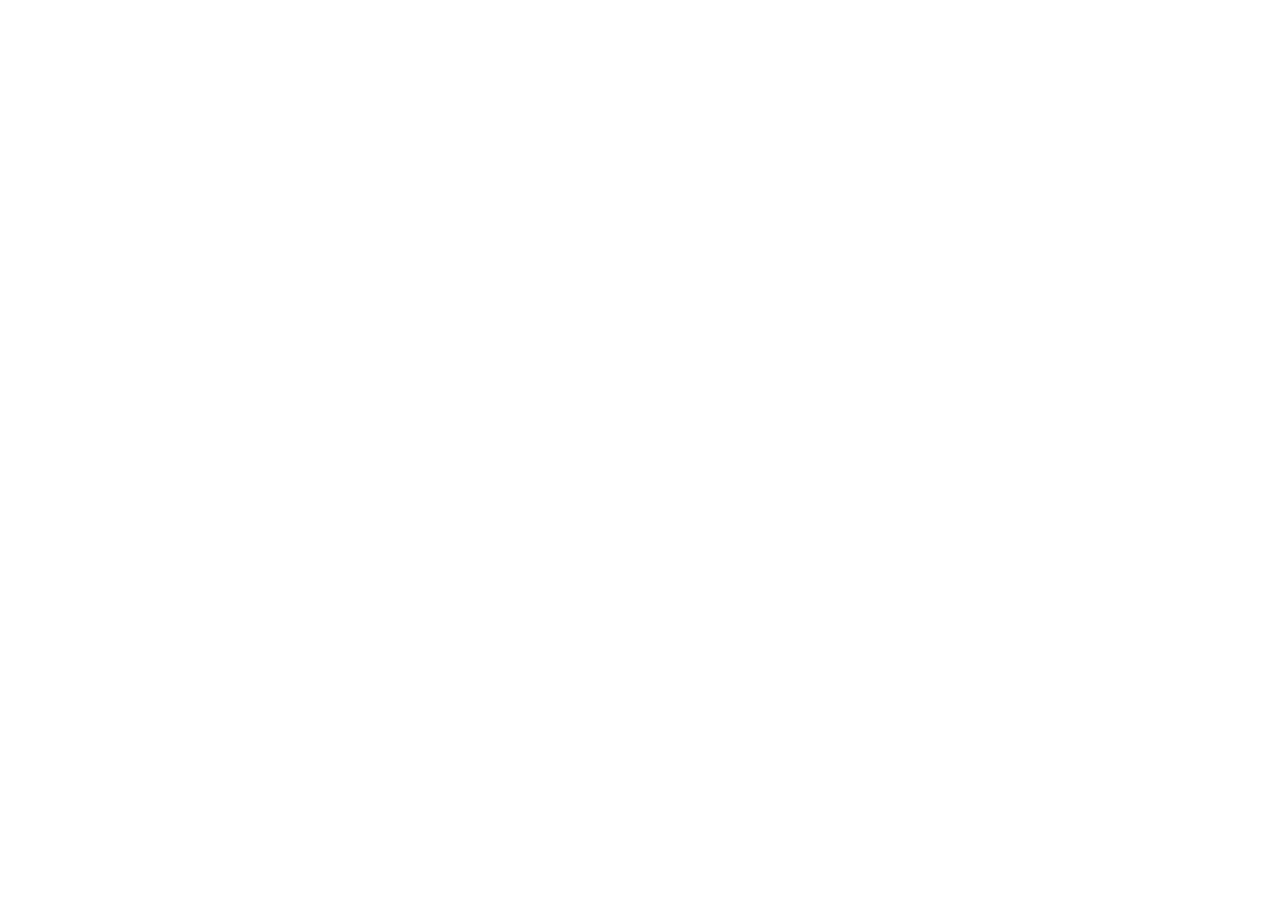
==== about.html @ aea341c9 "Tailwind in all pages" ====
<!DOCTYPE html>
<html lang="en">
<head>
  <meta charset="UTF-8" />
  <meta name="viewport" content="width=device-width, initial-scale=1.0" />
  <meta name="description" content="Studio Task Manager – A task management application for a digital studio." />

  <title>Studio Task Manager</title>

  <!-- Tailwind CSS -->
  <script src="https://cdn.tailwindcss.com"></script>

  <!-- Custom CSS -->
  <link rel="stylesheet" href="assets/style.css" />
</head>
<body class="bg-white text-gray-900">


  <!-- jQuery -->
  <script src="https://code.jquery.com/jquery-3.7.1.min.js"></script>

  <!-- Main JS -->
  <script src="assets/js/main.js"></script>
</body>
</html>
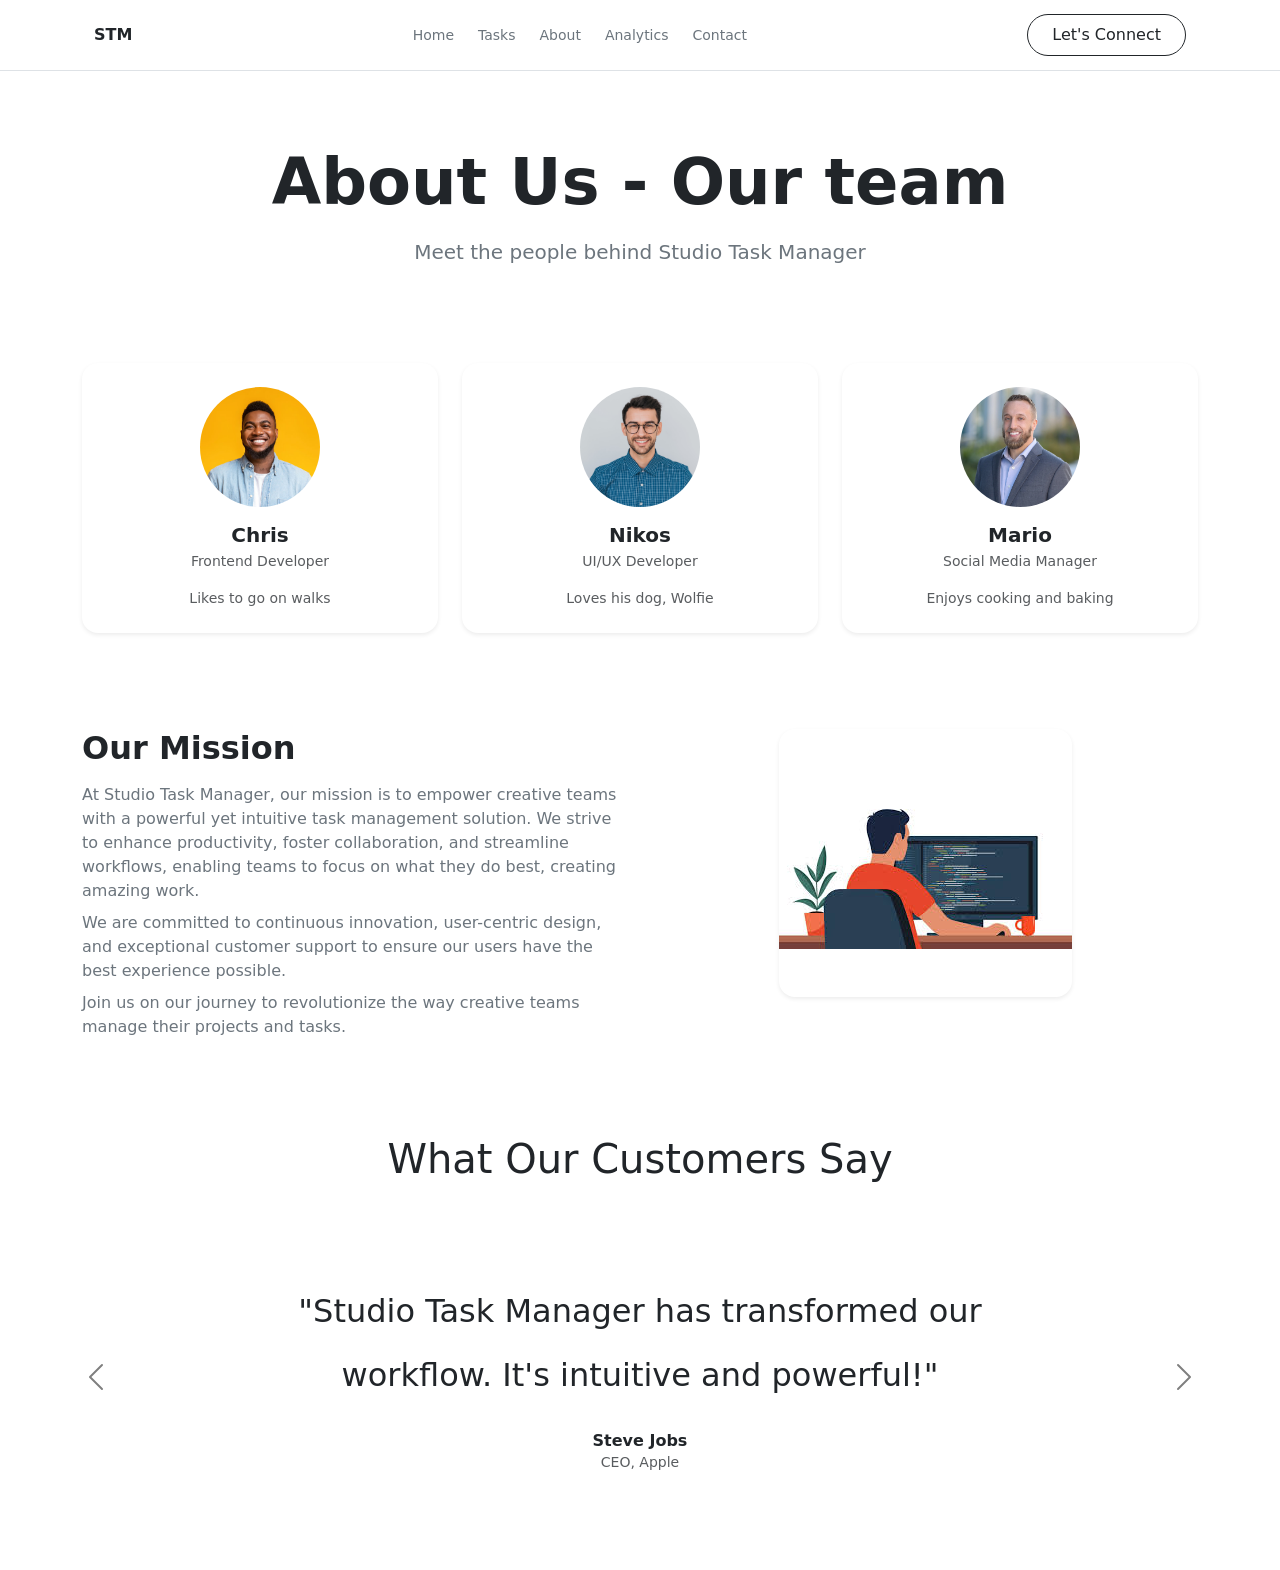
==== commit 3ac5aa84: "About page created and Images added" ====
--- a/about.html
+++ b/about.html
@@ -1,25 +1,150 @@
 <!DOCTYPE html>
 <html lang="en">
 <head>
-  <meta charset="UTF-8" />
-  <meta name="viewport" content="width=device-width, initial-scale=1.0" />
-  <meta name="description" content="Studio Task Manager – A task management application for a digital studio." />
-
+  <meta charset="UTF-8">
+  <meta name="viewport" content="width=device-width, initial-scale=1.0">
   <title>Studio Task Manager</title>
 
-  <!-- Tailwind CSS -->
-  <script src="https://cdn.tailwindcss.com"></script>
+  <link href="https://cdn.jsdelivr.net/npm/bootstrap@5.3.3/dist/css/bootstrap.min.css" rel="stylesheet">
+  <link rel="stylesheet" href="assets/style.css">
+    <script src="https://code.jquery.com/jquery-3.7.1.min.js"></script>
+  <script src="https://cdn.jsdelivr.net/npm/bootstrap@5.3.3/dist/js/bootstrap.bundle.min.js"></script>
+  <script src="assets/js/main.js"></script>
+</head>
 
-  <!-- Custom CSS -->
-  <link rel="stylesheet" href="assets/style.css" />
-</head>
-<body class="bg-white text-gray-900">
+<body>
+
+  <!-- Header Placeholder -->
+  <div id="header-placeholder"></div>
+
+  <main class="pt-5 mt-4 mt-lg-5 ">
+      <section class="py-5 text-center">
+        <div class="hero-about">
+          <div>
+            <h1 class="display-3 fw-bold mb-3">About Us - Our team </h1>
+            <p class="lead text-secondary mb-0">Meet the people behind Studio Task Manager</p>
+          </div>
+
+        </div>
+      </section>
+<section class="py-5">
+  <div class="container">
+
+    <!-- members cards simple -->
+    <div class="row g-4">
+
+      <div class="col-lg-4 col-md-6">
+        <div class="card border-0 shadow-sm rounded-4 h-100 text-center p-4">
+
+          <img
+            src="/assets/images/person1.jpg"
+            class="rounded-circle mx-auto mb-3 object-fit-cover"
+            width="120"
+            height="120"
+            alt="Team Member"
+          >
+
+          <h5 class="fw-semibold mb-1">Chris</h5>
+          <p class="text-muted small ">Frontend Developer</p>
+          <p class="text-muted small mb-0">Likes to go on walks</p>
+
+        </div>
+      </div>
+
+            <div class="col-lg-4 col-md-6">
+        <div class="card border-0 shadow-sm rounded-4 h-100 text-center p-4">
+
+          <img
+            src="/assets/images/person2.jpg"
+            class="rounded-circle mx-auto mb-3 object-fit-cover"
+            width="120"
+            height="120"
+            alt="Team Member"
+          >
+          <h5 class="fw-semibold mb-1">Nikos</h5>
+          <p class="text-muted small">UI/UX Developer</p>
+          <p class="text-muted small mb-0">Loves his dog, Wolfie</p>
+
+        </div>
+      </div>
+              <div class="col-lg-4 col-md-6">
+          <div class="card border-0 shadow-sm rounded-4 h-100 text-center p-4">
+            <img src="/assets/images/person3.jpg"
+                 class="rounded-circle mx-auto mb-3 object-fit-cover"
+                 width="120" 
+                 height="120"
+                 alt="Team Member">
+
+            <h5 class="fw-semibold mb-1">Mario</h5>
+            <p class="text-muted small">Social Media Manager</p>
+            <p class="text-muted small mb-0">Enjoys cooking and baking</p>
+          </div>
+        </div>
+
+    </div>
+
+  </div>
+</section>
+
+  <!--Our mission section-->
+  <section>
+    <div class="container py-5 height-900">
+      <div class="row">
+        <div class="col-lg-6 mb-4 mb-lg-0">
+          <h2 class="fw-bold mb-3">Our Mission</h2>
+          <p class="text-secondary mb-2">At Studio Task Manager, our mission is to empower creative teams with a powerful yet intuitive task management solution. We strive to enhance productivity, foster collaboration, and streamline workflows, enabling teams to focus on what they do best, creating amazing work.</p>
+          <p class="text-secondary mb-2">We are committed to continuous innovation, user-centric design, and exceptional customer support to ensure our users have the best experience possible.</p>
+          <p class="text-secondary mb-0">Join us on our journey to revolutionize the way creative teams manage their projects and tasks.</p>
+
+        </div>
+        <div class="col-lg-6">
+          <img src="/assets/images/mission.jpg" alt="Our Mission" class="img-fluid rounded-4 shadow-sm py-5 mx-auto d-block">
+    </div>
+  </section>
+
+  <section class="py-5 ">
+    <div class="text-center mb-5">
+      <h1>What Our Customers Say</h2>
+    </div>
+    <div id="testimonialCarousel" class="carousel slide" data-bs-ride="carousel" data-bs-interval="5000">
+      <!--magic buttons-->
+      <div class="carousel-indicators">
+        <button type="button" data-bs-target="#testimonialCarousel" data-bs-slide-to="0" class="active"></button>
+        <button type="button" data-bs-target="#testimonialCarousel" data-bs-slide-to="1"></button>
+      </div>
+      <div class="carousel-inner"> 
+        <div class="carousel-item active"> 
+          <!--first slide-->
+          <div class="container py-5 text-center" style="max-width: 750px;">
+            <p class="fs-2 fw-light lh-lg">"Studio Task Manager has transformed our workflow. It's intuitive and powerful!"</p>
+            <h6 class="fw-semibold mt-4 mb-0">Steve Jobs</h6>
+            <small class="text-muted">CEO, Apple</small>
+          </div>
+        </div>
+        <!--second slide-->
+        <div class="carousel-item ">
+          <div class="container py-5 text-center" style="max-width: 750px;">
+            <p class="fs-2 fw-light lh-lg">"STM has helped us develop and maintain our projects more efficiently."</p>
+            <h6 class="fw-semibold mt-4 mb-0">Mark Jacobs</h6>
+            <small class="text-muted">CEO, Gio Soluctions</small>
+          </div>
+        </div>
+      </div>
+        <button 
+        class="carousel-control-prev px-3" type="button" data-bs-target="#testimonialCarousel" data-bs-slide="prev"
+        >
+        <span class="carousel-control-prev-icon"></span>
+        </button>
+        <button 
+        class="carousel-control-next px-3" type="button" data-bs-target="#testimonialCarousel" data-bs-slide="next"
+        >
+        <span class="carousel-control-next-icon"></span>
+        </button>
+    </div>
+  </section>
+
+  </main>
 
 
-  <!-- jQuery -->
-  <script src="https://code.jquery.com/jquery-3.7.1.min.js"></script>
-
-  <!-- Main JS -->
-  <script src="assets/js/main.js"></script>
 </body>
 </html>
--- a/assets/style.css
+++ b/assets/style.css
@@ -0,0 +1,8 @@
+/* CSS for buttons of carousel */
+.carousel-control-next,
+.carousel-control-prev {
+    filter: invert(1);
+}
+.carousel-indicators [data-bs-target="#carouselExampleIndicators"] {
+    background-color: #000;
+}
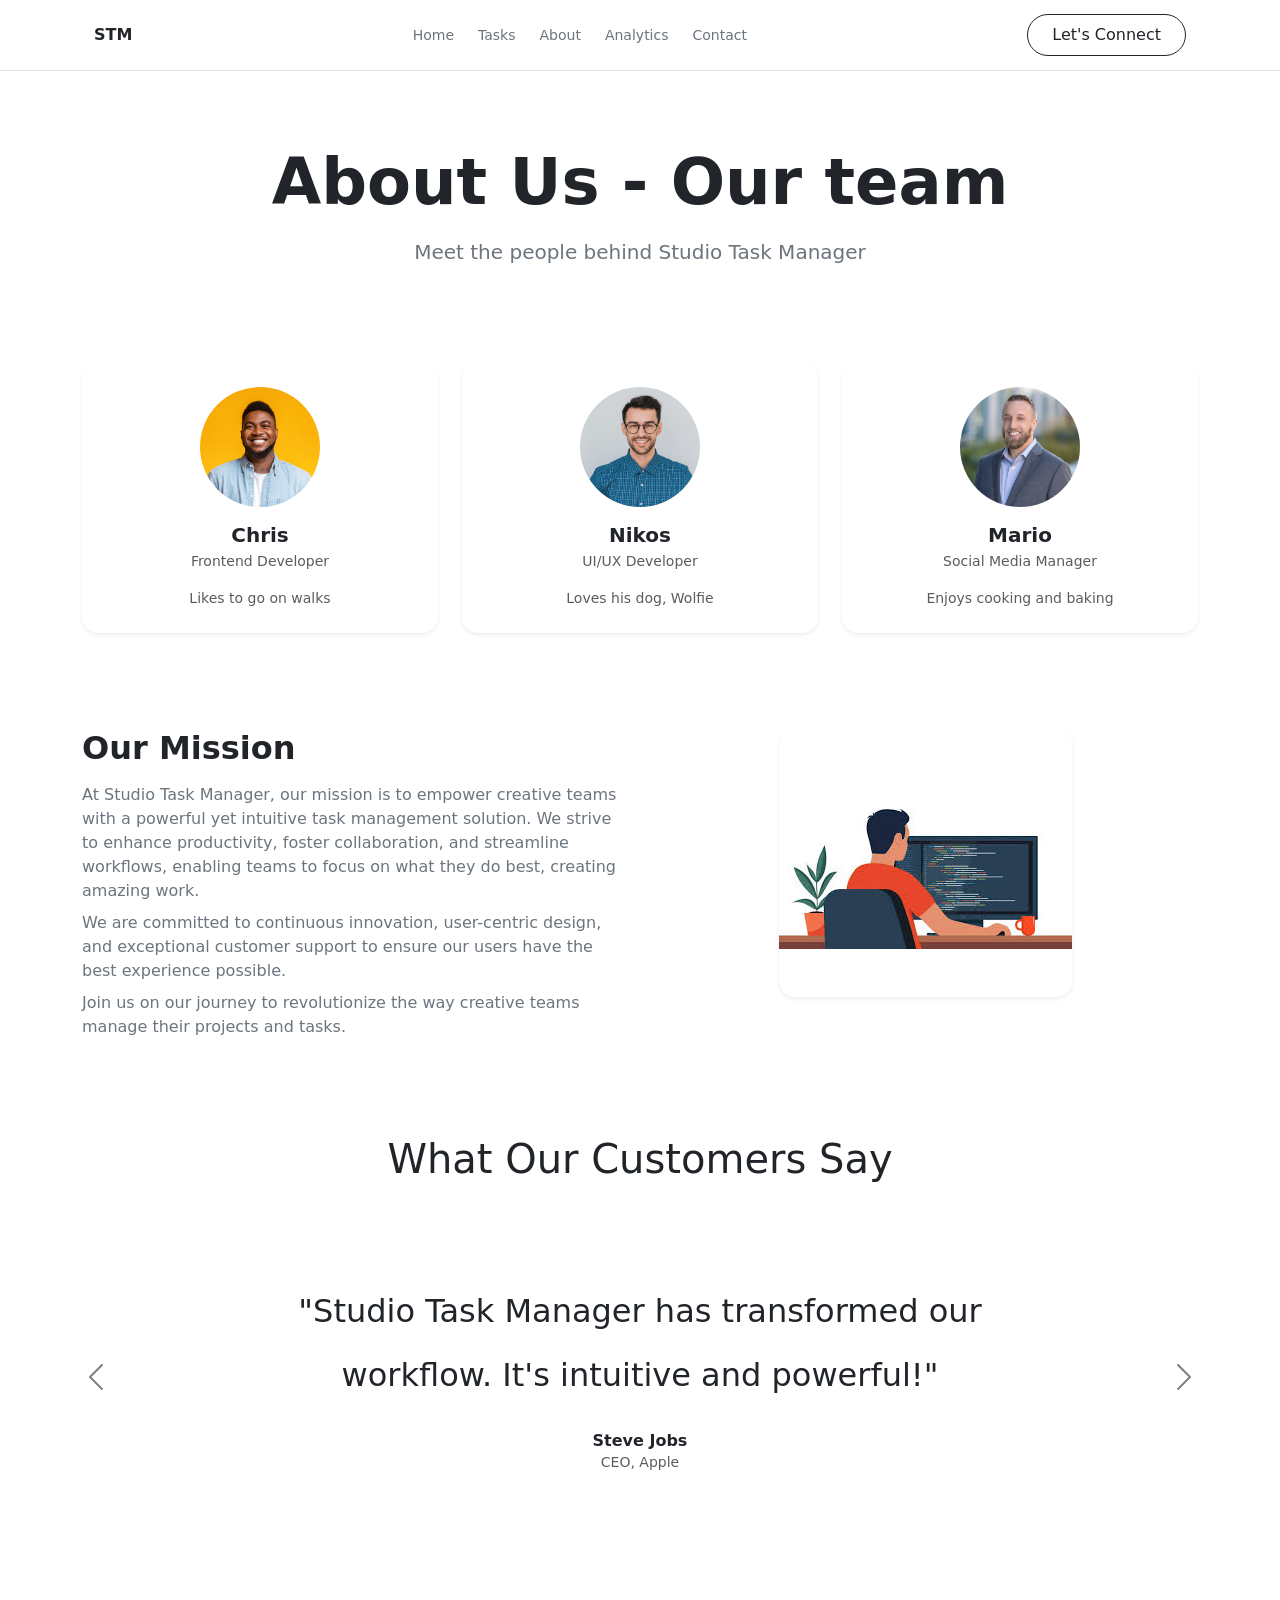
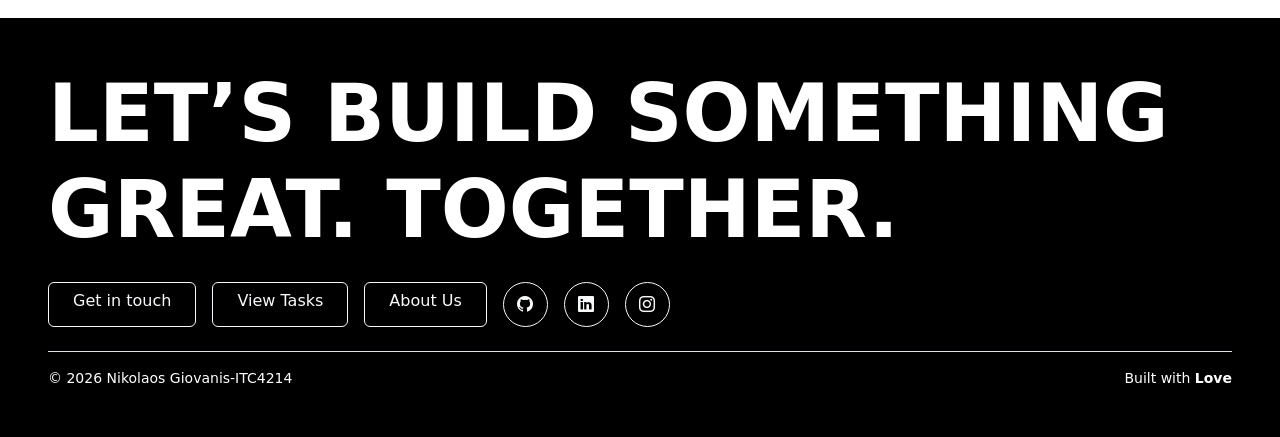
==== commit f25eb13c: "analytics working good good and visualy good" ====
--- a/about.html
+++ b/about.html
@@ -10,6 +10,8 @@
     <script src="https://code.jquery.com/jquery-3.7.1.min.js"></script>
   <script src="https://cdn.jsdelivr.net/npm/bootstrap@5.3.3/dist/js/bootstrap.bundle.min.js"></script>
   <script src="assets/js/main.js"></script>
+    <link href="https://cdn.jsdelivr.net/npm/bootstrap-icons@1.11.3/font/bootstrap-icons.css" rel="stylesheet">
+
 </head>
 
 <body>
@@ -41,7 +43,7 @@
             class="rounded-circle mx-auto mb-3 object-fit-cover"
             width="120"
             height="120"
-            alt="Team Member"
+            alt="Team Member Chris posing for a photo"
           >
 
           <h5 class="fw-semibold mb-1">Chris</h5>
@@ -59,7 +61,7 @@
             class="rounded-circle mx-auto mb-3 object-fit-cover"
             width="120"
             height="120"
-            alt="Team Member"
+            alt="Team Member Nikos posing for a photo"
           >
           <h5 class="fw-semibold mb-1">Nikos</h5>
           <p class="text-muted small">UI/UX Developer</p>
@@ -73,7 +75,7 @@
                  class="rounded-circle mx-auto mb-3 object-fit-cover"
                  width="120" 
                  height="120"
-                 alt="Team Member">
+                 alt="Team Member Mario posing for a photo">
 
             <h5 class="fw-semibold mb-1">Mario</h5>
             <p class="text-muted small">Social Media Manager</p>
@@ -98,7 +100,7 @@
 
         </div>
         <div class="col-lg-6">
-          <img src="/assets/images/mission.jpg" alt="Our Mission" class="img-fluid rounded-4 shadow-sm py-5 mx-auto d-block">
+          <img src="/assets/images/mission.jpg" alt="Our Mission Image of Person coding." class="img-fluid rounded-4 shadow-sm py-5 mx-auto d-block">
     </div>
   </section>
 
@@ -129,6 +131,14 @@
             <small class="text-muted">CEO, Gio Soluctions</small>
           </div>
         </div>
+        <!--third slide-->
+        <div class="carousel-item">
+          <div class="container py-5 text-center" style="max-width: 750px;">
+            <p class="fs-2 fw-light lh-lg">"The best task management tool I've ever used. It's a game-changer!"</p>
+            <h6 class="fw-semibold mt-4 mb-0">Sarah Johnson</h6>
+            <small class="text-muted">Product Manager, Tech Innovations</small>
+          </div>
+        </div>
       </div>
         <button 
         class="carousel-control-prev px-3" type="button" data-bs-target="#testimonialCarousel" data-bs-slide="prev"
@@ -142,7 +152,8 @@
         </button>
     </div>
   </section>
-
+    <!--Footer-->
+  <div id="footer-placeholder"></div>
   </main>
 
 
--- a/assets/style.css
+++ b/assets/style.css
@@ -5,4 +5,20 @@
 }
 .carousel-indicators [data-bs-target="#carouselExampleIndicators"] {
     background-color: #000;
+}
+
+/* Description overflow headache */
+.task-description {
+  display: block;
+  max-width: 100%;
+  word-break: break-all;       
+  overflow-wrap: break-word;
+  white-space: normal;
+}
+
+/* Scroll only when expanded */
+.task-description.expanded {
+  max-height: 120px;
+  overflow-y: auto;
+  padding-right: 6px;
 }
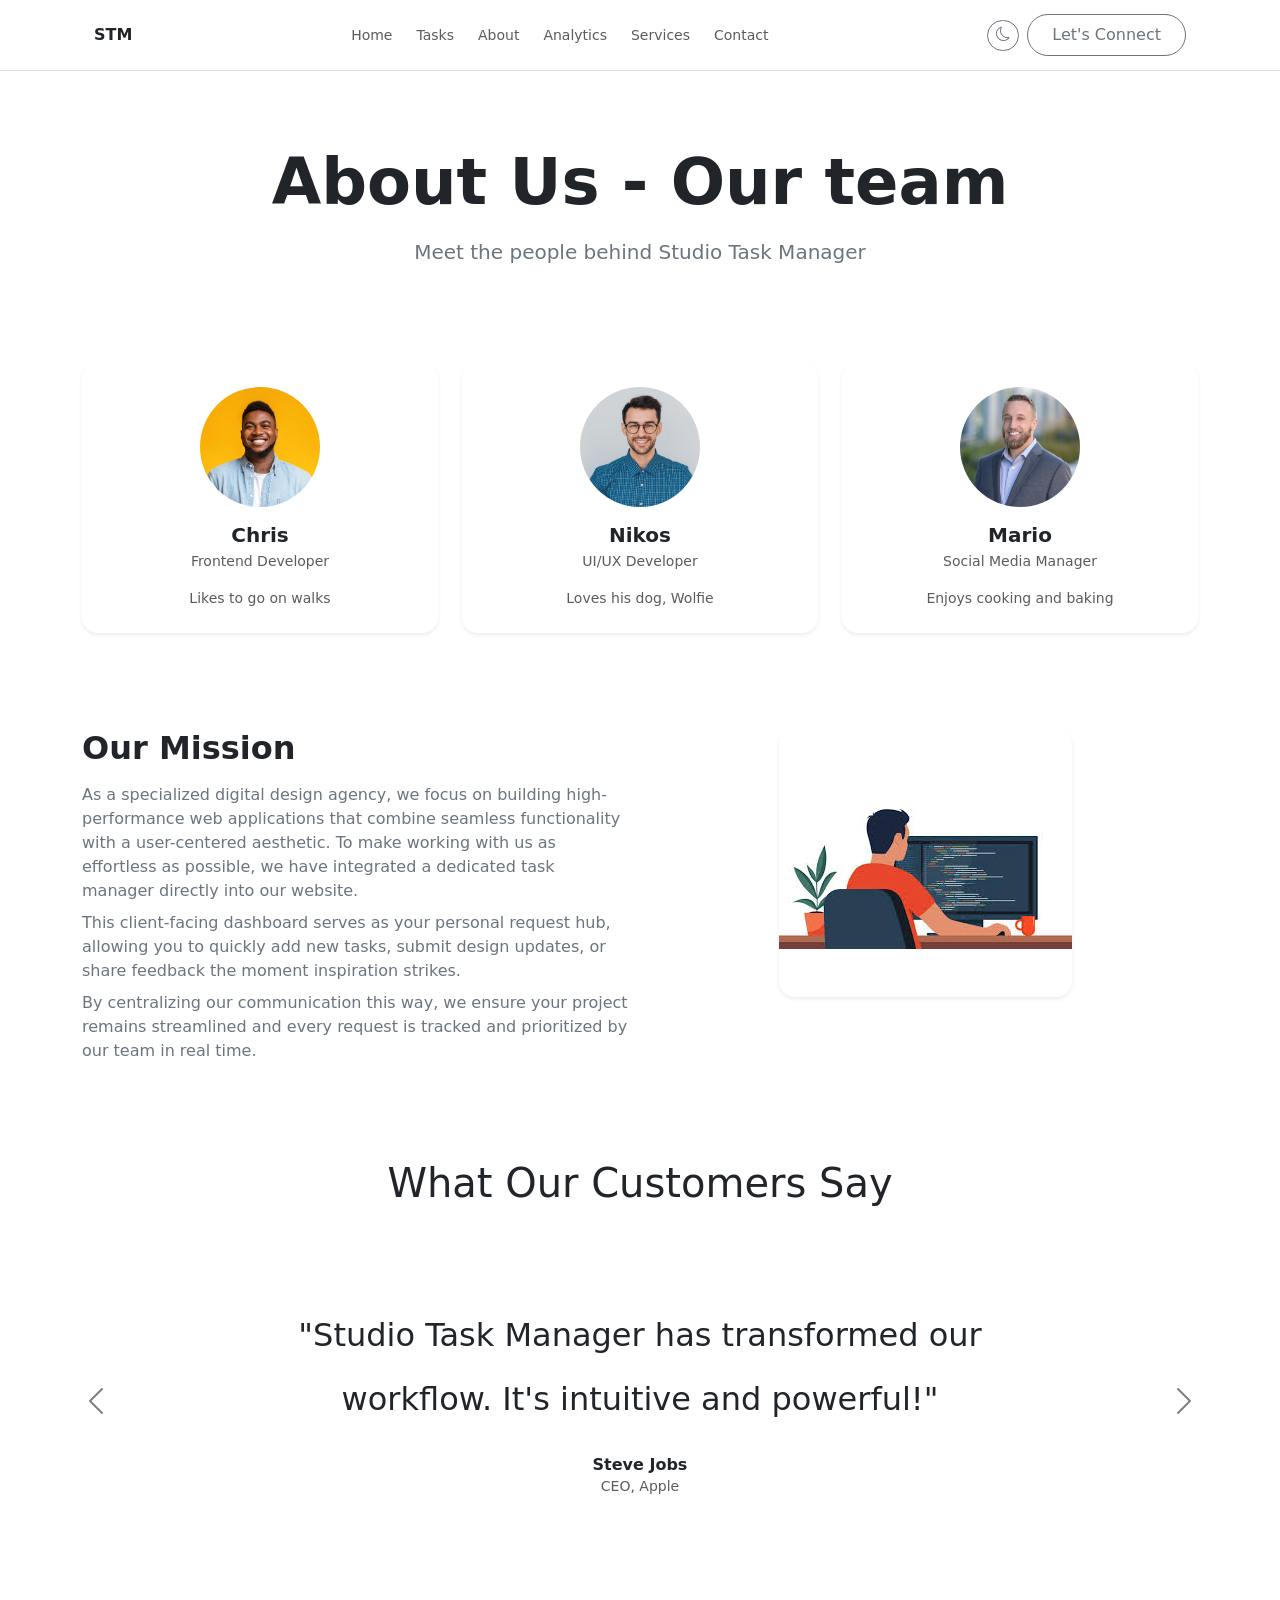
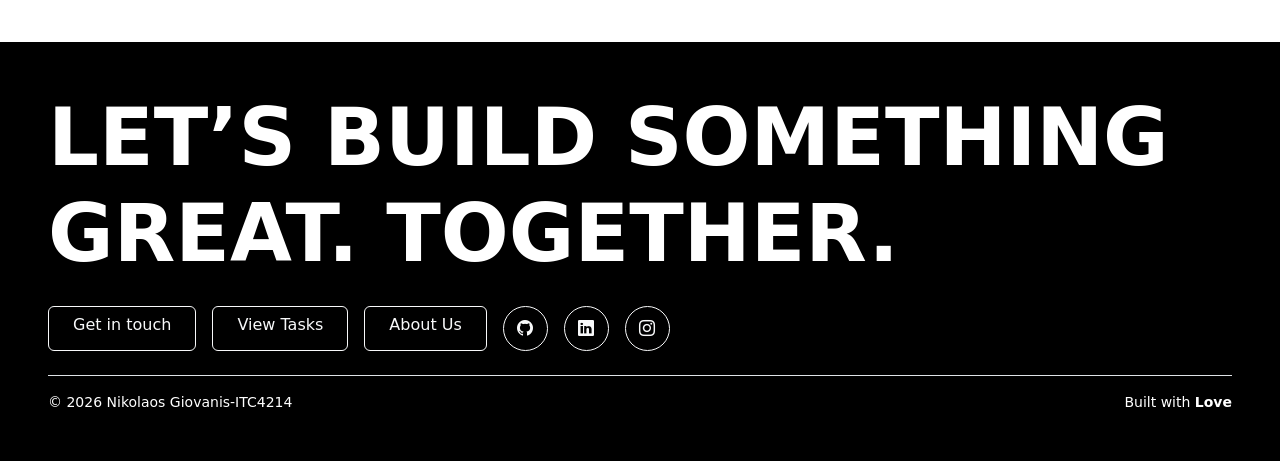
==== commit d2cdd753: "Services page added" ====
--- a/about.html
+++ b/about.html
@@ -94,13 +94,13 @@
       <div class="row">
         <div class="col-lg-6 mb-4 mb-lg-0">
           <h2 class="fw-bold mb-3">Our Mission</h2>
-          <p class="text-secondary mb-2">At Studio Task Manager, our mission is to empower creative teams with a powerful yet intuitive task management solution. We strive to enhance productivity, foster collaboration, and streamline workflows, enabling teams to focus on what they do best, creating amazing work.</p>
-          <p class="text-secondary mb-2">We are committed to continuous innovation, user-centric design, and exceptional customer support to ensure our users have the best experience possible.</p>
-          <p class="text-secondary mb-0">Join us on our journey to revolutionize the way creative teams manage their projects and tasks.</p>
+          <p class="text-secondary mb-2">As a specialized digital design agency, we focus on building high-performance web applications that combine seamless functionality with a user-centered aesthetic. To make working with us as effortless as possible, we have integrated a dedicated task manager directly into our website.</p>
+          <p class="text-secondary mb-2">This client-facing dashboard serves as your personal request hub, allowing you to quickly add new tasks, submit design updates, or share feedback the moment inspiration strikes.</p>
+          <p class="text-secondary mb-0">By centralizing our communication this way, we ensure your project remains streamlined and every request is tracked and prioritized by our team in real time.</p>
 
         </div>
         <div class="col-lg-6">
-          <img src="/assets/images/mission.jpg" alt="Our Mission Image of Person coding." class="img-fluid rounded-4 shadow-sm py-5 mx-auto d-block">
+          <img src="/assets/images/mission.jpg" alt="Our Mission Image of Person coding." class="img-fluid rounded-4 shadow-sm py-5 mx-auto d-block ">
     </div>
   </section>
 
@@ -131,14 +131,7 @@
             <small class="text-muted">CEO, Gio Soluctions</small>
           </div>
         </div>
-        <!--third slide-->
-        <div class="carousel-item">
-          <div class="container py-5 text-center" style="max-width: 750px;">
-            <p class="fs-2 fw-light lh-lg">"The best task management tool I've ever used. It's a game-changer!"</p>
-            <h6 class="fw-semibold mt-4 mb-0">Sarah Johnson</h6>
-            <small class="text-muted">Product Manager, Tech Innovations</small>
-          </div>
-        </div>
+
       </div>
         <button 
         class="carousel-control-prev px-3" type="button" data-bs-target="#testimonialCarousel" data-bs-slide="prev"
--- a/assets/style.css
+++ b/assets/style.css
@@ -21,4 +21,14 @@
   max-height: 120px;
   overflow-y: auto;
   padding-right: 6px;
-}+}
+
+/* bombo mode */
+.stm-nav-bg {
+  background: rgba(255,255,255,0.85);
+}
+
+/* Navbar background for dark mode */
+[data-bs-theme="dark"] .stm-nav-bg {
+  background: rgba(20,20,20,0.85);
+}
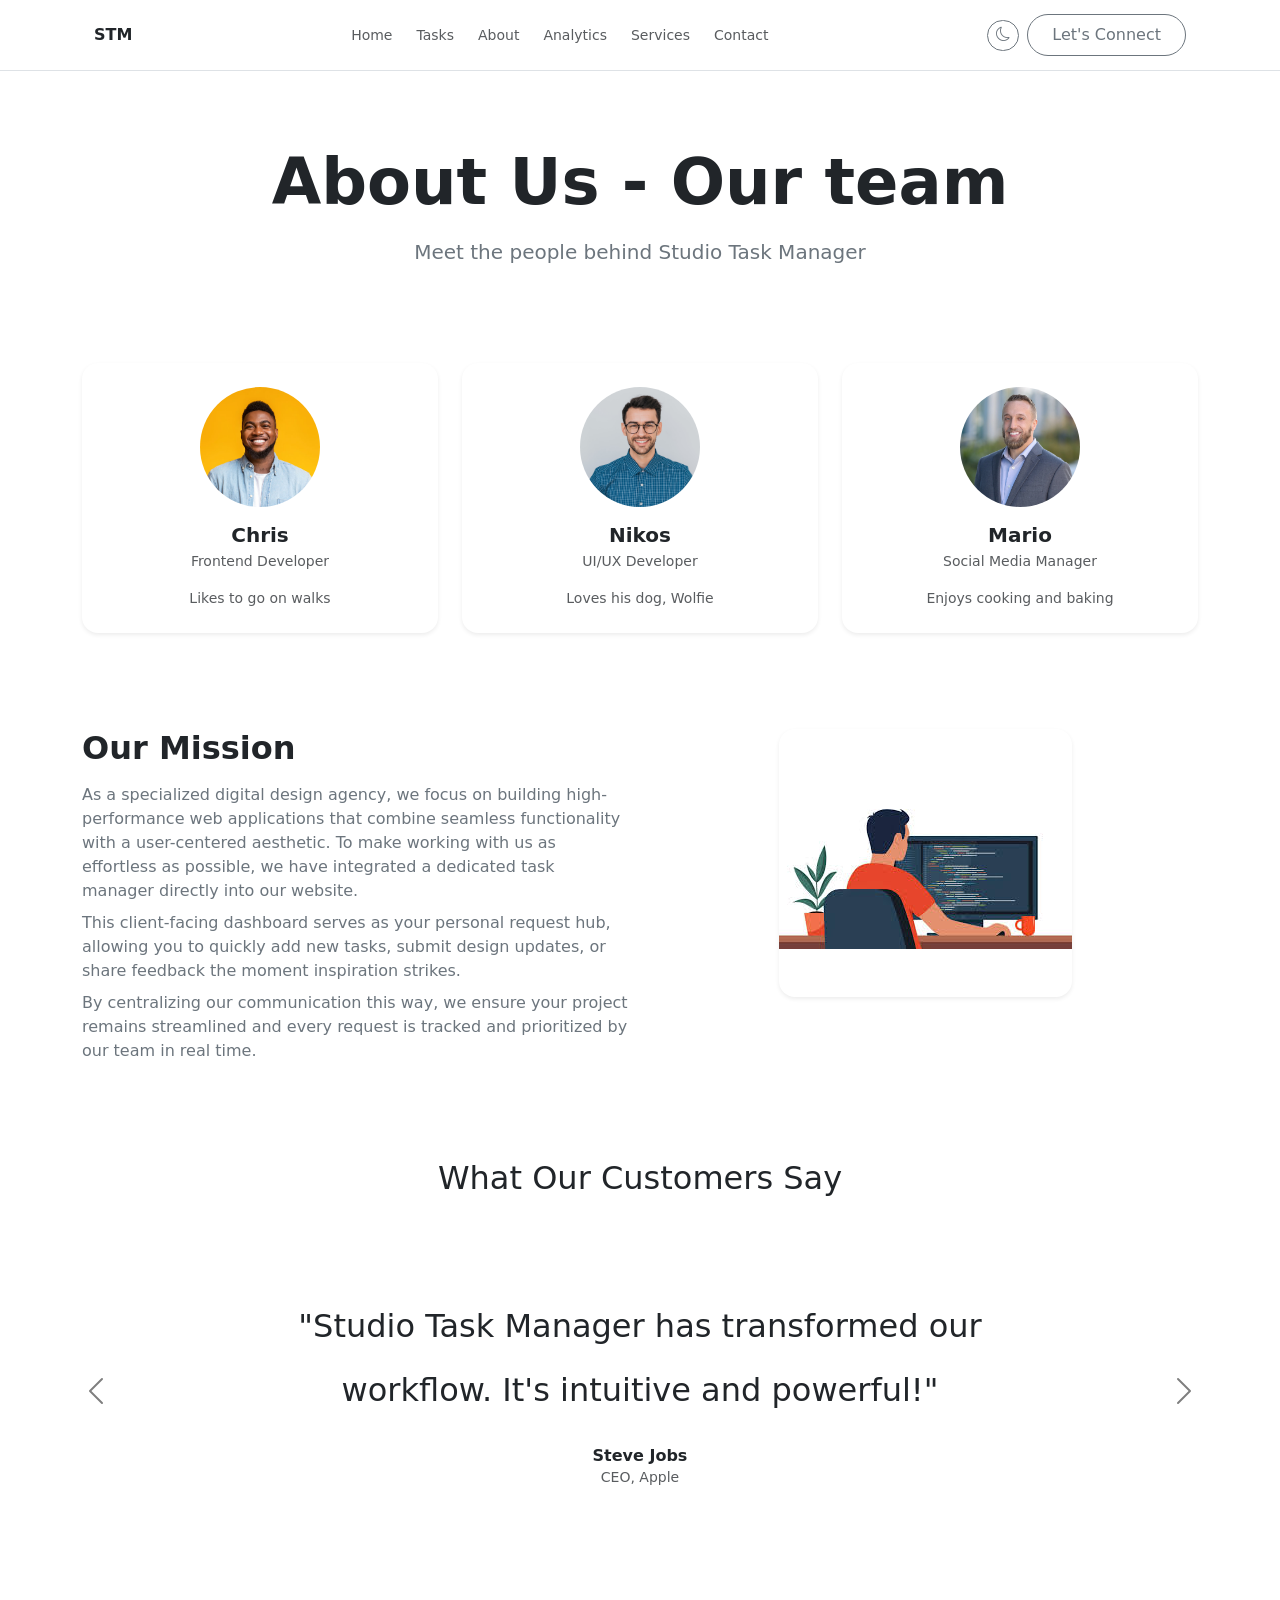
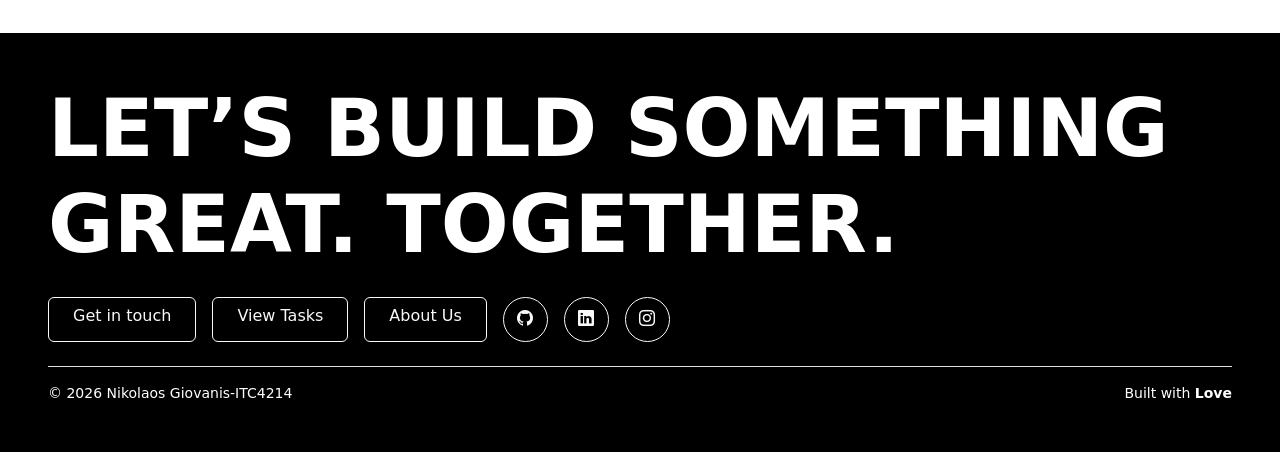
==== commit faac0183: "Added aria functionality" ====
--- a/about.html
+++ b/about.html
@@ -106,13 +106,13 @@
 
   <section class="py-5 ">
     <div class="text-center mb-5">
-      <h1>What Our Customers Say</h2>
+      <h2>What Our Customers Say</h2>
     </div>
-    <div id="testimonialCarousel" class="carousel slide" data-bs-ride="carousel" data-bs-interval="5000">
+    <div id="testimonialCarousel" class="carousel slide" data-bs-ride="carousel" data-bs-interval="5000" aria-label="Customer testimonials">
       <!--magic buttons-->
       <div class="carousel-indicators">
-        <button type="button" data-bs-target="#testimonialCarousel" data-bs-slide-to="0" class="active"></button>
-        <button type="button" data-bs-target="#testimonialCarousel" data-bs-slide-to="1"></button>
+        <button type="button" data-bs-target="#testimonialCarousel" data-bs-slide-to="0" class="active" aria-current="true" aria-label="Show testimonial 1"></button>
+        <button type="button" data-bs-target="#testimonialCarousel" data-bs-slide-to="1" aria-label="Show testimonial 2"></button>
       </div>
       <div class="carousel-inner"> 
         <div class="carousel-item active"> 
@@ -134,14 +134,14 @@
 
       </div>
         <button 
-        class="carousel-control-prev px-3" type="button" data-bs-target="#testimonialCarousel" data-bs-slide="prev"
+        class="carousel-control-prev px-3" type="button" data-bs-target="#testimonialCarousel" data-bs-slide="prev" aria-label="Previous testimonial"
         >
-        <span class="carousel-control-prev-icon"></span>
+        <span class="carousel-control-prev-icon" aria-hidden="true"></span>
         </button>
         <button 
-        class="carousel-control-next px-3" type="button" data-bs-target="#testimonialCarousel" data-bs-slide="next"
+        class="carousel-control-next px-3" type="button" data-bs-target="#testimonialCarousel" data-bs-slide="next" aria-label="Next testimonial"
         >
-        <span class="carousel-control-next-icon"></span>
+        <span class="carousel-control-next-icon" aria-hidden="true"></span>
         </button>
     </div>
   </section>
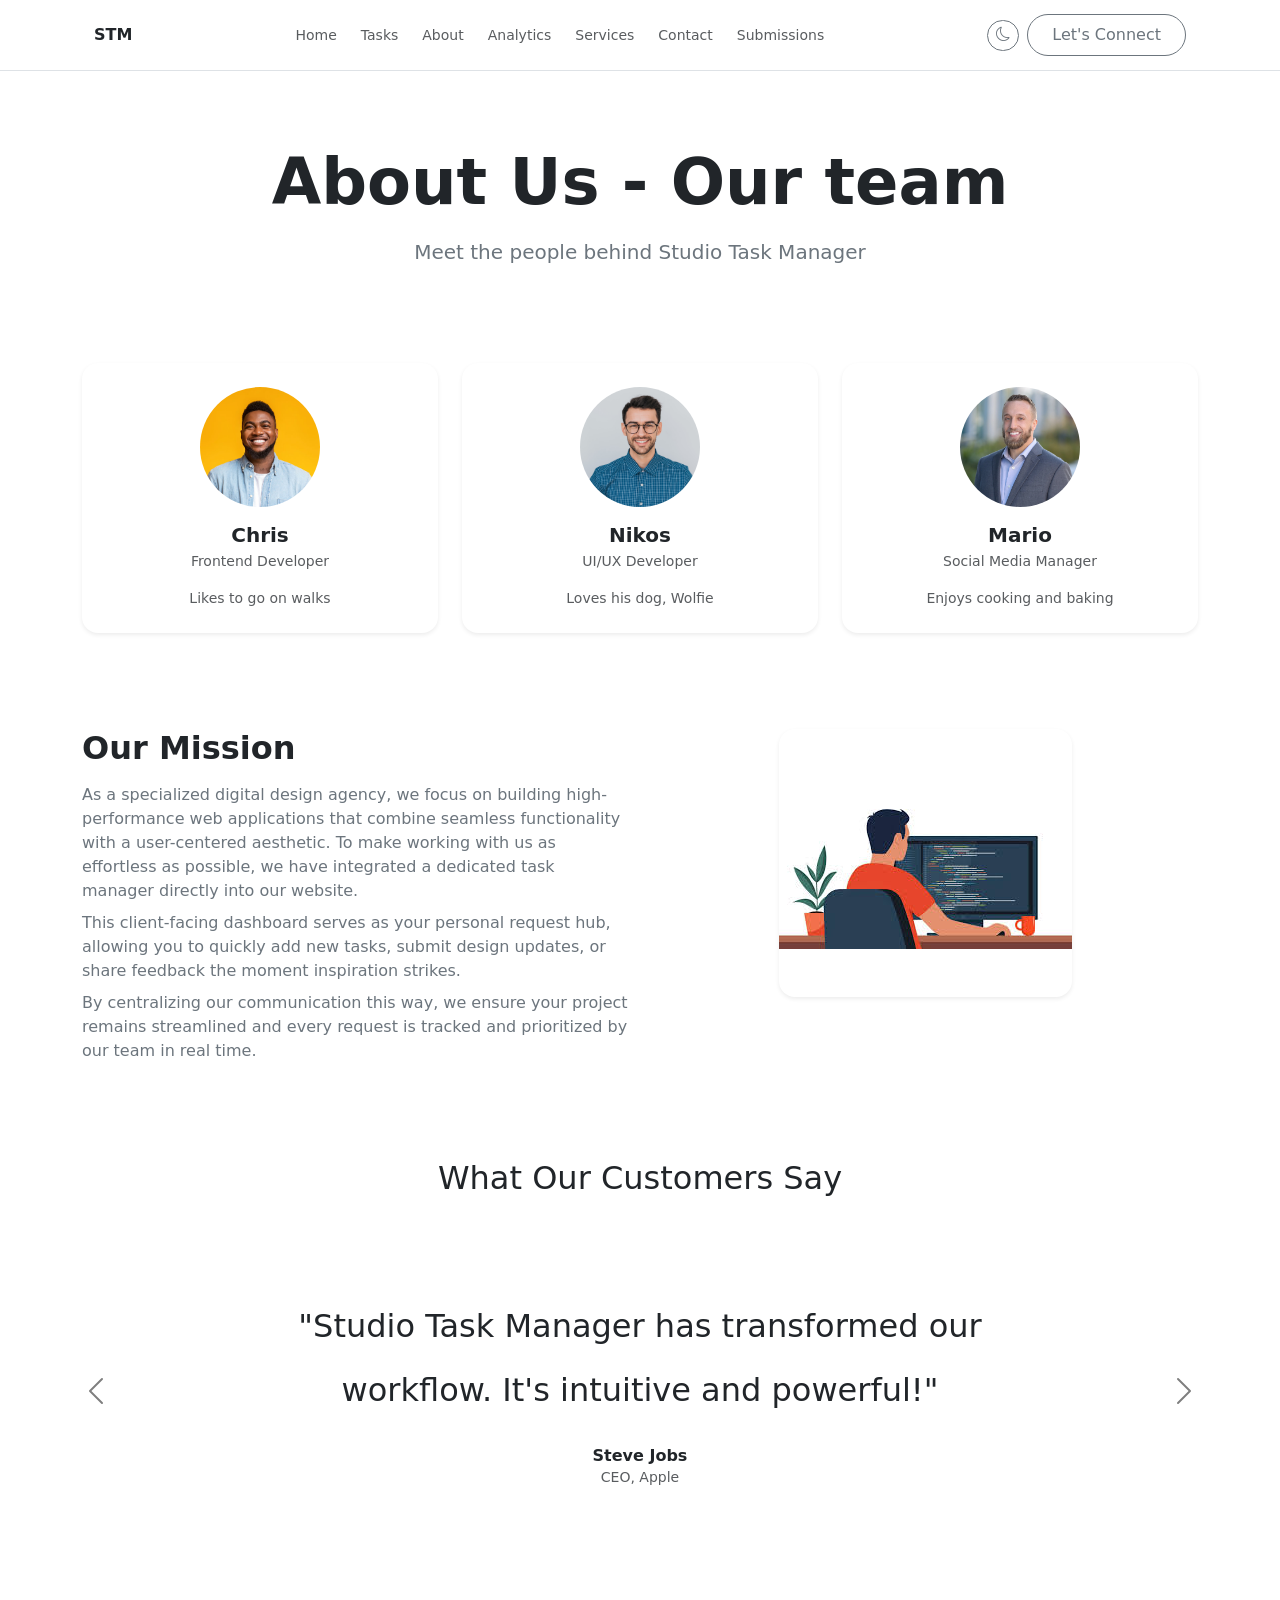
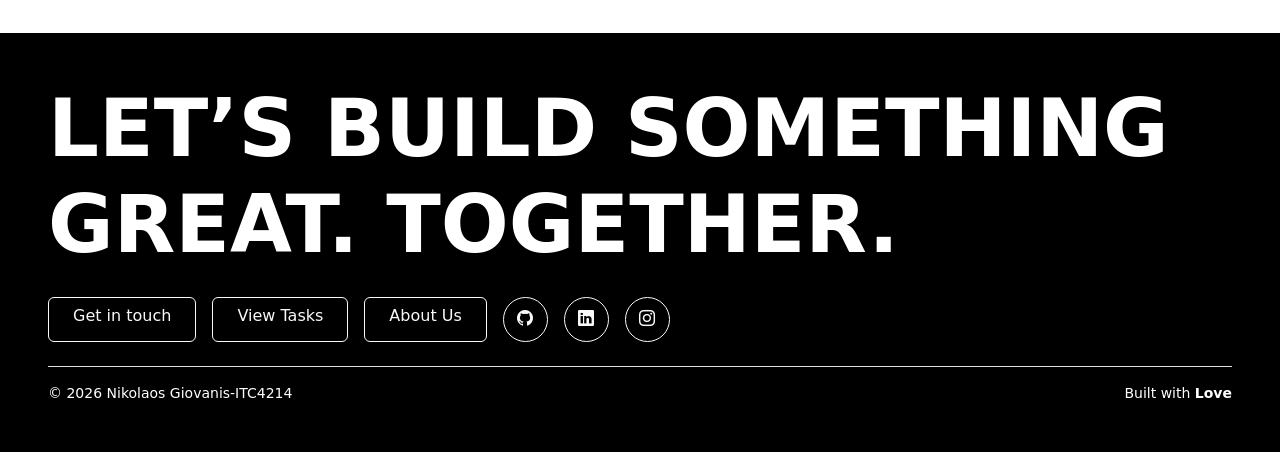
==== commit 18f2ed73: "bombo-last" ====
--- a/about.html
+++ b/about.html
@@ -39,7 +39,7 @@
         <div class="card border-0 shadow-sm rounded-4 h-100 text-center p-4">
 
           <img
-            src="/assets/images/person1.jpg"
+            src="./assets/images/person1.jpg"
             class="rounded-circle mx-auto mb-3 object-fit-cover"
             width="120"
             height="120"
@@ -57,7 +57,7 @@
         <div class="card border-0 shadow-sm rounded-4 h-100 text-center p-4">
 
           <img
-            src="/assets/images/person2.jpg"
+            src="./assets/images/person2.jpg"
             class="rounded-circle mx-auto mb-3 object-fit-cover"
             width="120"
             height="120"
@@ -71,7 +71,7 @@
       </div>
               <div class="col-lg-4 col-md-6">
           <div class="card border-0 shadow-sm rounded-4 h-100 text-center p-4">
-            <img src="/assets/images/person3.jpg"
+            <img src="./assets/images/person3.jpg"
                  class="rounded-circle mx-auto mb-3 object-fit-cover"
                  width="120" 
                  height="120"
@@ -100,7 +100,7 @@
 
         </div>
         <div class="col-lg-6">
-          <img src="/assets/images/mission.jpg" alt="Our Mission Image of Person coding." class="img-fluid rounded-4 shadow-sm py-5 mx-auto d-block ">
+          <img src="./assets/images/mission.jpg" alt="Our Mission Image of Person coding." class="img-fluid rounded-4 shadow-sm py-5 mx-auto d-block ">
     </div>
   </section>
 
--- a/assets/style.css
+++ b/assets/style.css
@@ -23,6 +23,21 @@
   padding-right: 6px;
 }
 
+.contact-modal-name,
+.contact-modal-message {
+  max-width: 100%;
+  overflow-wrap: anywhere;
+  word-break: break-word;
+  white-space: pre-wrap;
+}
+
+.contact-modal-name.expanded,
+.contact-modal-message.expanded {
+  max-height: 120px;
+  overflow-y: auto;
+  padding-right: 6px;
+}
+
 /* bombo mode */
 .stm-nav-bg {
   background: rgba(255,255,255,0.85);
